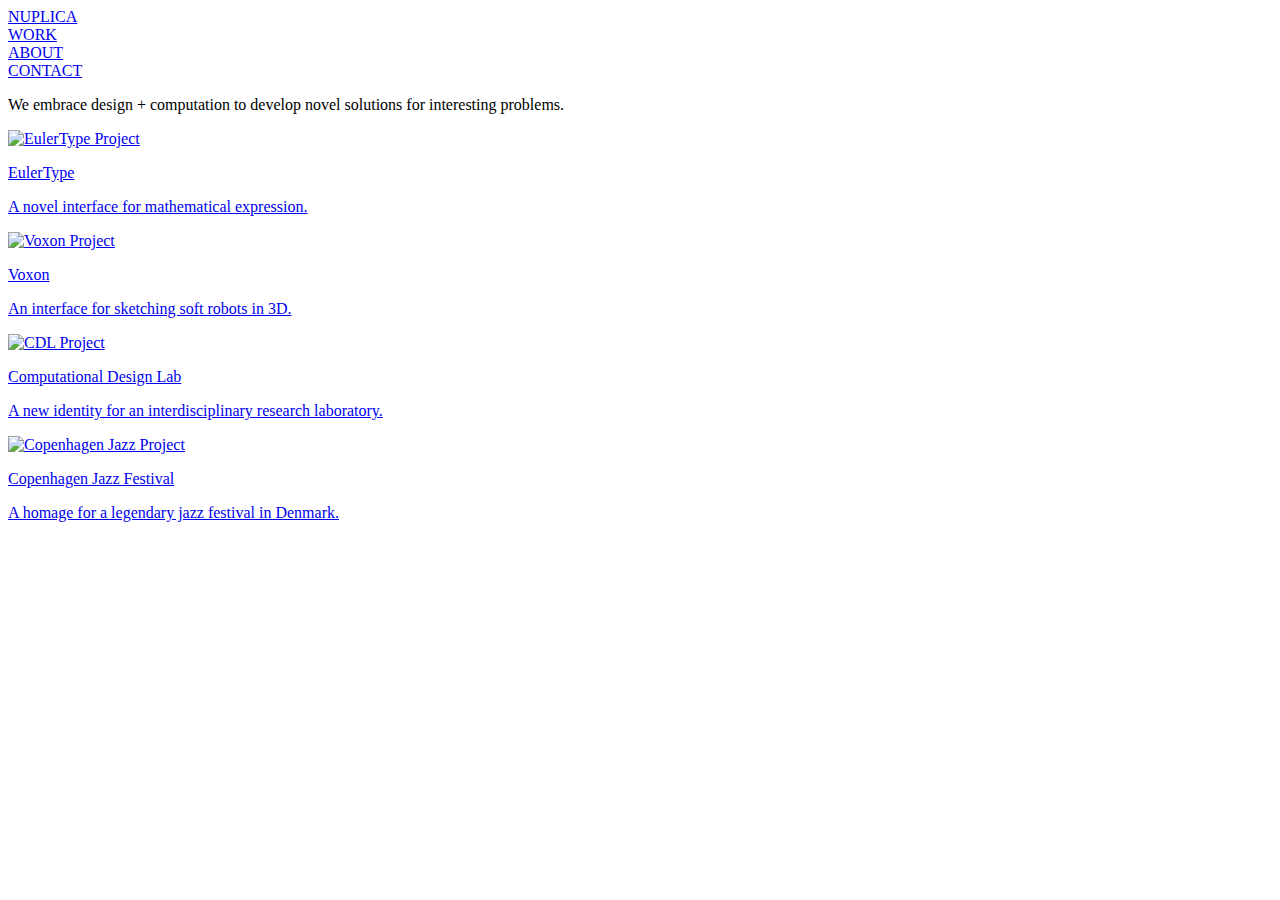
==== index.html @ e8093f6d "test upload" ====
<!DOCTYPE html>
<html lang="en">
<head>
  <meta charset="UTF-8">
  <meta name="viewport" content="width=device-width, initial-scale=1.0">
  <meta http-equiv="X-UA-Compatible" content="ie=edge">
  <link href="https://fonts.googleapis.com/css?family=Josefin+Sans:400,700|Roboto&display=swap" rel="stylesheet">
  <link rel="stylesheet" href="styles.css">
  <title>Nuplica | Design + Computation</title>
  
</head>
<body class="site-container">
  <header class="top">
    <a href="/">NUPLICA</a>
    <nav class="navigation">
      <div>
        <a href="/">WORK</a>
      </div>
      <div>
        <a href="/about">ABOUT</a>
      </div>
      <div>
        <a href="/consulting">CONTACT</a>
      </div>
    </nav>
  </header>
  
  <div>
    <main>
      <p class="legend">We embrace design + computation to develop novel solutions for interesting problems.</p>
    </main>
    
    <div class="w-grid">
      <div class="w-thumb">
        <a href="work/eulertype">
          <img src="images/work/eulertype-thumb.svg" alt="EulerType Project"></img>
          <div class="title-wrapper">
            <p class="project-name">EulerType</p>
            <p class="project-desc">A novel interface for mathematical expression.</p>
          </div>
        </a>
      </div>
    </div>
    
    <div class="w-grid">
      <div class="w-thumb">
        <a href="work/voxon">
          <img src="images/work/voxon-thumb.svg" alt="Voxon Project"></img>
          <div class="title-wrapper">
            <p class="project-name">Voxon</p>
            <p class="project-desc">An interface for sketching soft robots in 3D.</p>
          </div>
        </a>
      </div>
    </div>
    
    <div class="w-grid">
      <div class="w-thumb">
        <a href="work/eulertype">
          <img src="images/work/cdl-thumb.svg" alt="CDL Project"></img>
          <div class="title-wrapper">
            <p class="project-name">Computational Design Lab</p>
            <p class="project-desc">A new identity for an interdisciplinary  research laboratory.</p>
          </div>
        </a>
      </div>
    </div>
    
    <div class="w-grid">
      <div class="w-thumb">
        <a href="work/eulertype">
          <img src="images/work/copenhagen-thumb.svg" alt="Copenhagen Jazz Project"></img>
          <div class="title-wrapper">
            <p class="project-name">Copenhagen Jazz Festival</p>
            <p class="project-desc">A homage for a legendary jazz festival in Denmark.</p>
          </div>
        </a>
      </div>
    </div>
    
    
  </div>
  
  
  
</body>
</html>
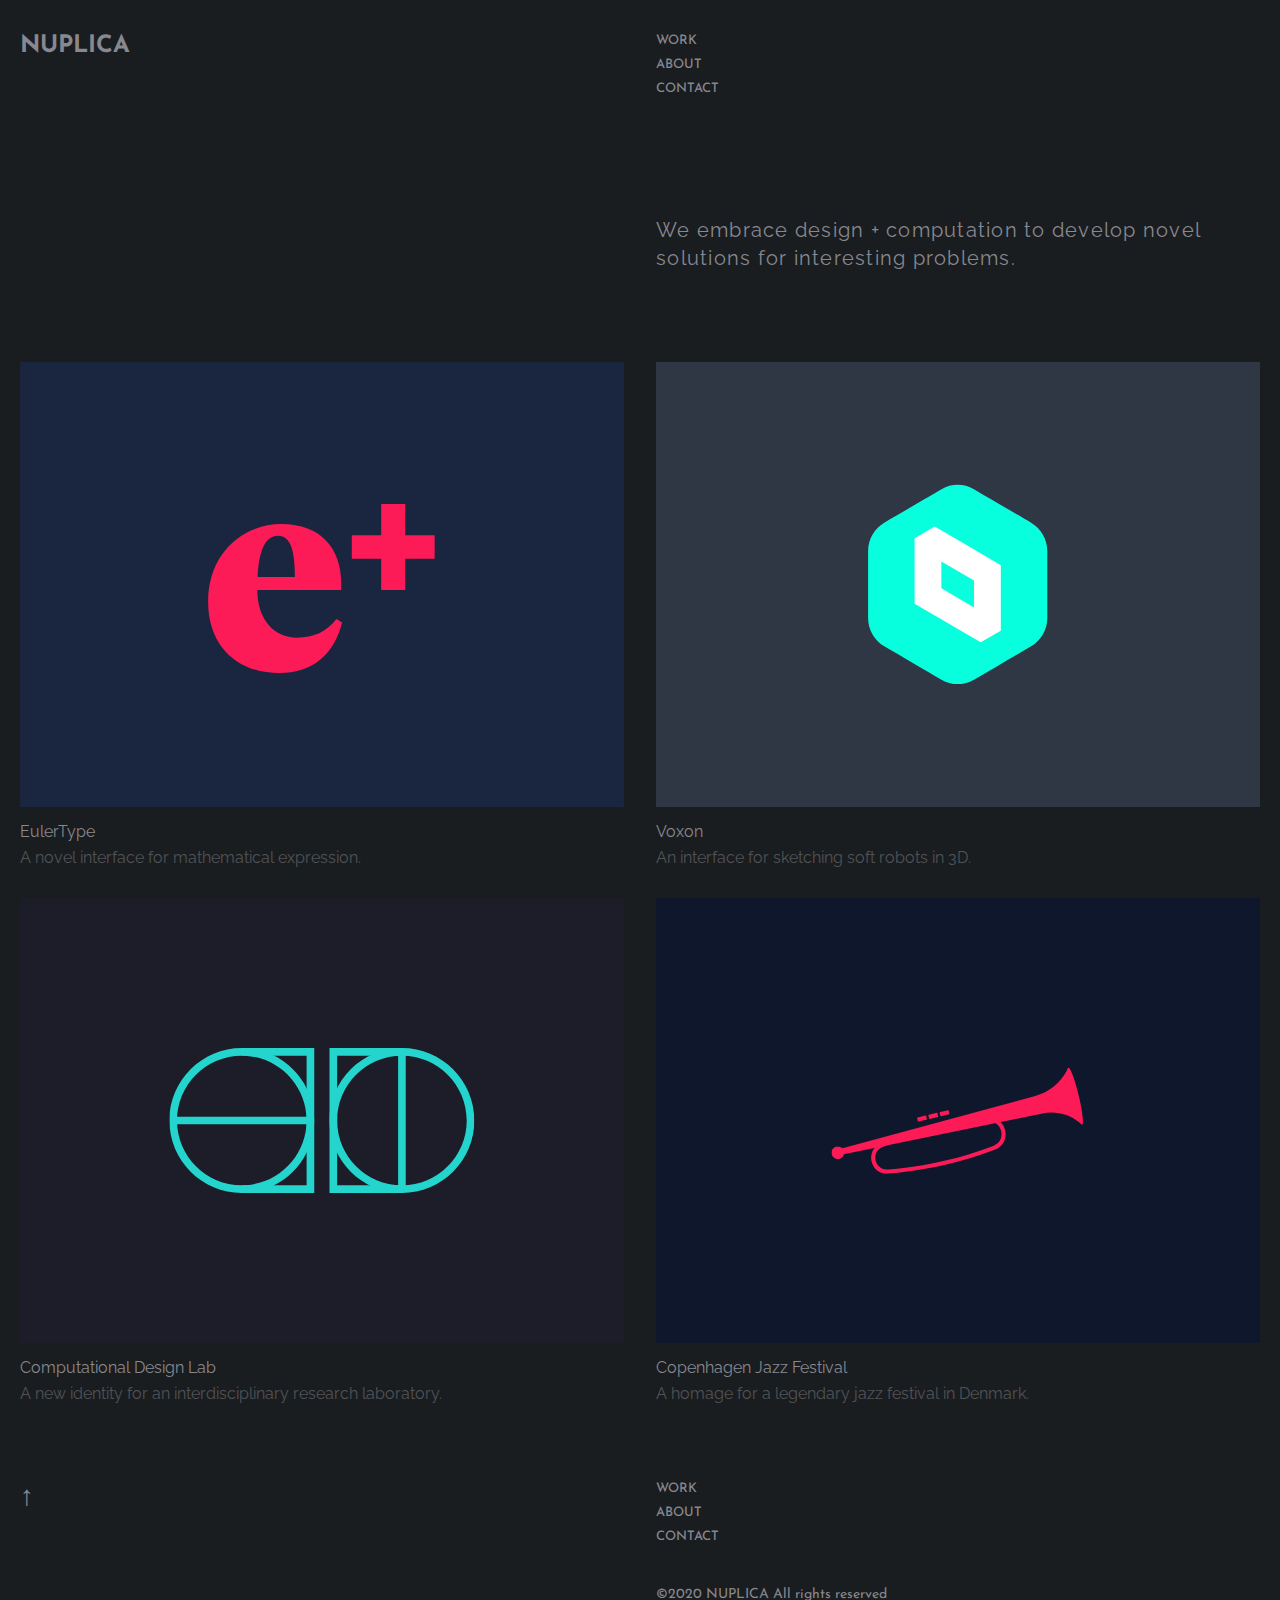
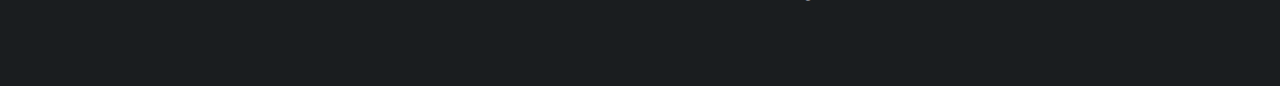
==== commit 7ba1700c: "re-up w edits for UXE At Google" ====
--- a/index.html
+++ b/index.html
@@ -4,84 +4,106 @@
   <meta charset="UTF-8">
   <meta name="viewport" content="width=device-width, initial-scale=1.0">
   <meta http-equiv="X-UA-Compatible" content="ie=edge">
-  <link href="https://fonts.googleapis.com/css?family=Josefin+Sans:400,700|Roboto&display=swap" rel="stylesheet">
+  <!-- <link href="https://fonts.googleapis.com/css?family=Josefin+Sans:400,700|Roboto&display=swap" rel="stylesheet"> -->
+  <link href="https://fonts.googleapis.com/css?family=Josefin+Sans:400,700|Raleway:400,500&display=swap" rel="stylesheet">
   <link rel="stylesheet" href="styles.css">
   <title>Nuplica | Design + Computation</title>
   
 </head>
 <body class="site-container">
   <header class="top">
-    <a href="/">NUPLICA</a>
+    <a class="logo" href="/">NUPLICA</a>
     <nav class="navigation">
-      <div>
+      <div class="nav-item">
         <a href="/">WORK</a>
       </div>
-      <div>
+      <div class="nav-item">
         <a href="/about">ABOUT</a>
       </div>
-      <div>
+      <div class="nav-item">
         <a href="/consulting">CONTACT</a>
       </div>
     </nav>
   </header>
   
-  <div>
+  <div class="content">
     <main>
-      <p class="legend">We embrace design + computation to develop novel solutions for interesting problems.</p>
+      <div class="legend-container">
+        <p class="legend">We embrace design + computation to develop novel solutions for interesting problems.</p>
+      </div>
+      <div class="w-grid">
+        
+        <div class="w-thumb">
+          <a href="eulertype.html">
+            <img class="thumb-img" src="images/work/eulertype-thumb.svg" alt="EulerType Project"></img>
+            <div class="title-wrapper">
+              <p class="project-name">EulerType</p>
+              <p class="project-desc">A novel interface for mathematical expression.</p>
+            </div>
+          </a>
+        </div>
+
+      
+
+        <div class="w-thumb">
+          <a href="voxon.html">
+            <img class="thumb-img" src="images/work/voxon-thumb.svg" alt="Voxon Project"></img>
+            <div class="title-wrapper">
+              <p class="project-name">Voxon</p>
+              <p class="project-desc">An interface for sketching soft robots in 3D.</p>
+            </div>
+          </a>
+        </div>
+
+      
+
+        <div class="w-thumb">
+          <a href="cdl.html">
+            <img class="thumb-img" src="images/work/cdl-thumb.svg" alt="CDL Project"></img>
+            <div class="title-wrapper">
+              <p class="project-name">Computational Design Lab</p>
+              <p class="project-desc">A new identity for an interdisciplinary  research laboratory.</p>
+            </div>
+          </a>
+        </div>
+
+      
+
+        <div class="w-thumb">
+          <a href="copenhagen.html">
+            <img class="thumb-img" src="images/work/copenhagen-thumb.svg" alt="Copenhagen Jazz Project"></img>
+            <div class="title-wrapper">
+              <p class="project-name">Copenhagen Jazz Festival</p>
+              <p class="project-desc">A homage for a legendary jazz festival in Denmark.</p>
+            </div>
+          </a>
+        </div>
+        
+      </div>
+      
     </main>
-    
-    <div class="w-grid">
-      <div class="w-thumb">
-        <a href="work/eulertype">
-          <img src="images/work/eulertype-thumb.svg" alt="EulerType Project"></img>
-          <div class="title-wrapper">
-            <p class="project-name">EulerType</p>
-            <p class="project-desc">A novel interface for mathematical expression.</p>
-          </div>
-        </a>
+    <footer class="bottom">
+      <div >
+        <a class="up-arrow" href="#">↑</a>
       </div>
-    </div>
-    
-    <div class="w-grid">
-      <div class="w-thumb">
-        <a href="work/voxon">
-          <img src="images/work/voxon-thumb.svg" alt="Voxon Project"></img>
-          <div class="title-wrapper">
-            <p class="project-name">Voxon</p>
-            <p class="project-desc">An interface for sketching soft robots in 3D.</p>
-          </div>
-        </a>
+      <div class="bottom-wrapper">
+        <div class="nav-item" >
+          <a href="/">WORK</a>
+        </div>
+        <div class="nav-item" >
+          <a href="/about">ABOUT</a>
+        </div>
+        <div class="nav-item" >
+          <a href="/consulting">CONTACT</a>
+        </div>
+        <div class="copyright-container" >
+          <p class="copyright">©2020 NUPLICA</p>
+          <p class="copyright">All rights reserved</p>
+        </div>
+
       </div>
-    </div>
-    
-    <div class="w-grid">
-      <div class="w-thumb">
-        <a href="work/eulertype">
-          <img src="images/work/cdl-thumb.svg" alt="CDL Project"></img>
-          <div class="title-wrapper">
-            <p class="project-name">Computational Design Lab</p>
-            <p class="project-desc">A new identity for an interdisciplinary  research laboratory.</p>
-          </div>
-        </a>
-      </div>
-    </div>
-    
-    <div class="w-grid">
-      <div class="w-thumb">
-        <a href="work/eulertype">
-          <img src="images/work/copenhagen-thumb.svg" alt="Copenhagen Jazz Project"></img>
-          <div class="title-wrapper">
-            <p class="project-name">Copenhagen Jazz Festival</p>
-            <p class="project-desc">A homage for a legendary jazz festival in Denmark.</p>
-          </div>
-        </a>
-      </div>
-    </div>
-    
-    
+    </footer>
   </div>
   
-  
-  
 </body>
-</html>
+</html>--- a/styles.css
+++ b/styles.css
@@ -0,0 +1,441 @@
+/* CSS RESET
+------------------------------------------------------------------------------*/
+
+html, body, div, span, applet, object, iframe,
+h1, h2, h3, h4, h5, h6, p, blockquote, pre,
+a, abbr, acronym, address, big, cite, code,
+del, dfn, em, img, ins, kbd, q, s, samp,
+small, strike, strong, sub, sup, tt, var,
+b, u, i, center,
+dl, dt, dd, ol, ul, li,
+fieldset, form, label, legend,
+table, caption, tbody, tfoot, thead, tr, th, td,
+article, aside, canvas, details, embed, 
+figure, figcaption, footer, header, hgroup, 
+menu, nav, output, ruby, section, summary,
+time, mark, audio, video {
+	margin: 0;
+	padding: 0;
+	border: 0;
+	font-size: 100%;
+	font: inherit;
+  vertical-align: baseline;
+  text-decoration: none;
+}
+/* HTML5 display-role reset for older browsers */
+article, aside, details, figcaption, figure, 
+footer, header, hgroup, menu, nav, section {
+	display: block;
+}
+body {
+	line-height: 1;
+}
+ol, ul {
+	list-style: none;
+}
+blockquote, q {
+	quotes: none;
+}
+blockquote:before, blockquote:after,
+q:before, q:after {
+	content: '';
+	content: none;
+}
+table {
+	border-collapse: collapse;
+	border-spacing: 0;
+}
+
+/* NUPLICA PAGE STYLES
+------------------------------------------------------------------------------*/
+:root {
+  box-sizing: border-box;
+  background-color: #1A1D1F;
+}
+
+*,
+::before,
+::after {
+  box-sizing: inherit;
+}
+
+.site-container {
+  margin-left: 20px;
+  margin-right: 20px;
+}
+
+.top {
+  display: grid;
+  grid-template-rows: 1fr;
+  grid-template-columns: 1fr 1fr;
+  grid-gap: 32px;
+  margin: 34px auto 0px auto;
+  /* padding-top: 30px; */
+}
+
+.logo {
+  color: #888890;
+  font-family: 'Josefin Sans', sans-serif;
+  font-weight: 700;
+  font-size: 24px;
+  text-decoration: none;
+  margin: 0;
+	padding: 0;
+}
+
+.navigation {
+  margin-bottom: 40px;
+}
+
+.nav-item {
+  color: #888890;
+  font-family: 'Josefin Sans', sans-serif;
+  font-weight: 400;
+  font-size: 14px;
+  text-decoration: none;
+  margin: 00px 0px 10px 0px;
+	padding: 0;
+}
+
+.nav-item > a {
+  color: #888890;
+  font-family: 'Josefin Sans', sans-serif;
+  font-weight: 500;
+  font-size: 13px;
+  text-decoration: none;
+  margin: 10px 0px 10px 0px;
+	padding: 0;
+}
+
+.legend-container {
+  display: grid;
+  grid-template-rows: 1fr;
+  grid-template-columns: 1fr 1fr;
+  grid-gap: 32px;
+  margin: 70px auto 90px auto;
+}
+
+.legend {
+  grid-row: 1 / 2;
+  grid-column: 1 / 3;
+  color: #888890;
+  font-family: 'Raleway', sans-serif;
+  font-weight: 400;
+  font-size: 20px;
+  line-height: 1.4em;
+  letter-spacing: 1.25\px;
+  margin: 0;
+	padding: 0;
+}
+
+.legend-content {
+  grid-row: 1 / 2;
+  grid-column: 1 / 3;
+}
+
+.legend-red {
+  color: #FC1A57;
+  font-family: 'Raleway', sans-serif;
+  font-weight: 400;
+  font-size: 20px;
+  line-height: 1.2em;
+}
+
+.legend-green {
+  color: #07FFDE;
+  font-family: 'Raleway', sans-serif;
+  font-weight: 400;
+  font-size: 20px;
+  line-height: 1.2em;
+}
+
+.legend-copy {
+  color: #888890;
+  font-family: 'Raleway', sans-serif;
+  font-weight: 400;
+  font-size: 15.4px;
+  line-height: 1.6em;
+  margin-top: 20px;
+}
+
+.content {
+  width: 100%;
+  height: auto;
+}
+
+/* EulerType Styles
+------------------------------------------------------------------------------*/
+
+.eulertype-container {
+  border-radius: 16px;
+  width: 75%;
+  height: 650px;
+  margin: 40px 10px 40px 10px;
+  background-color: #1F2229;
+  display: grid;
+  grid-template-rows: 1fr 1fr 1fr 1fr 1fr 1fr;
+  margin-left: auto;
+  margin-right: auto;
+}
+
+.output-field {
+  grid-row: 1 / 7;
+  grid-column: 1 / 2;
+  overflow-x: hidden;
+  overscroll-behavior: contain;
+  border-radius: 8px;
+  padding-top: 20px;
+  margin-top: 20px;
+}
+
+.input-field {
+  grid-row: 7 / 8;
+  grid-column: 1 / 2;
+  display: grid;
+  grid-template-rows: 40px 1fr 20px;
+  grid-template-columns: repeat(9, 1fr);
+}
+
+.eulertype-logo{
+  grid-row: 1 / 2;
+  grid-column: 1 / 3;
+  display: block;
+  justify-self: center;
+  align-self: center;
+  width: 44%;
+  height: 44%;
+}
+
+.math-mode-sig {
+  grid-row: 1 / 2;
+  grid-column: 3 / 4;
+  justify-self: center;
+  align-self: center;
+}
+
+.text-mode-sig {
+  grid-row: 1 / 2;
+  grid-column: 4 / 5;
+  justify-self: center;
+  align-self: center;
+}
+
+.input-wrapper {
+  grid-row: 2 / 3;
+  grid-column: 1 / 10;
+  margin: 0px 16px 0px 16px;
+}
+
+.user-input {
+  border-style: none;
+  border-radius: 8px;
+  width: 100%;
+  height: 100px;
+  padding-left: 10px;
+  padding-right: 4px;
+  border-style: unset;
+  display: grid;
+  background-color: #1A1D1F;
+}
+
+.user-input > span {
+  display: inline-block;
+  align-self: center;
+  margin-bottom: 30px;
+  color: #E0E5E0;
+  border-color: #E0E5E0;
+}
+
+.user-input:focus {
+  border-style: none;
+  box-shadow: unset;
+}
+
+.card-box {
+  display: grid;
+  grid-template-rows: 1fr;
+  grid-template-columns: 1fr 32px;
+}
+
+.math-container {
+  grid-row: 1 / 2;
+  grid-column: 1 / 2;
+  border-style: none;
+  border-top-left-radius: 8px;
+  border-bottom-left-radius: 8px;
+  color: #E0E5E0;
+  border-color: #E0E5E0;
+  background-color:#1A1D1F;
+  padding: 16px 0px 16px 26px;
+  margin: 0px 0px 0px 16px;
+}
+
+.math-container .mq-root-block {
+  max-height: 80px;
+  overflow-x: auto;
+  overflow-y: auto;
+}
+
+.delete-btn {
+  grid-row: 1 / 2;
+  grid-column: 2 / 3;
+  justify-self: center;
+  align-self: center;
+  height: 100%;
+  width: 100%;
+  border-style: none;
+  border-top-right-radius: 8px;
+  border-bottom-right-radius: 8px;
+  margin-right: 36px;
+  background-color: #1A1D1F;
+  color: #E0E5E0;
+}
+
+/*----------------------------------------------------------------------------*/
+
+
+
+
+/* VOXON STYLES
+------------------------------------------------------------------------------*/
+
+.snapshot-container {
+  display: grid;
+  grid-template-rows: minmax(0px, 1fr) minmax(40px, 60px);
+  grid-template-columns: 1fr;
+  margin-bottom: 40px;
+}
+
+.voxon-app {
+  grid-row: 1 / 2;
+  grid-column: 1 / 3;
+}
+
+.voxon-snapshot {
+  width: 100%;
+  height: auto;
+}
+
+.snapshot-cta {
+  justify-self: center;
+  margin-top: 30px;
+}
+
+
+/*----------------------------------------------------------------------------*/
+
+.w-grid {
+  display: grid;
+  grid-auto-rows: repeat(4, minmax(0, 1fr));;
+  grid-template-columns: 1fr;
+  grid-gap: 32px;
+}
+
+.w-grid-p {
+  display: grid;
+  grid-auto-rows: repeat(6, minmax(0, 1fr));
+  grid-template-columns: 1fr;
+  grid-gap: 32px;
+}
+
+.w-thumb-sp-2 {
+  grid-column: span 2;
+  grid-row: span 1;
+  width: auto;
+  height: fit-content;
+}
+
+.thumb-img {
+  width: 100%;
+  height: auto;
+}
+
+.project-name {
+  color: #888890;
+  font-family: 'Raleway', sans-serif;
+  font-weight: 400;
+  font-size: 16px;
+  text-decoration: none;
+  margin-top: 14px;
+}
+
+.project-desc {
+  color: #515257;
+  font-family: 'Raleway', sans-serif;
+  font-weight: 400;
+  font-size: 16px;
+  text-decoration: none;
+  margin-top: 10px;
+}
+
+.bottom {
+  display: grid;
+  grid-template-rows: 1fr;
+  grid-template-columns: 1fr 1fr;
+  grid-gap: 32px;
+  margin-top: 80px;
+  margin-bottom: 40px;
+}
+
+.up-arrow {
+  grid-row: 1 / 2;
+  grid-column: 2 / 3;
+  color: #888890;
+  font-family: 'Raleway', sans-serif;
+  font-weight: 700;
+  font-size: 28px;
+  text-decoration: none;
+}
+
+.copyright-container {
+  margin-top: 40px;
+  margin-bottom: 40px;
+}
+
+.copyright {
+  display: inline-block;
+  color: #888890;
+  font-family: 'Josefin Sans', sans-serif;
+  font-weight: 400;
+  font-size: 14px;
+  line-height: 1.55em;
+  text-decoration: none;
+}
+
+@media (min-width: 800px) {
+  
+  .legend {
+    grid-row: 1 / 2;
+    grid-column: 2 / 3;
+  }
+  
+  .legend-content {
+    grid-row: 1 / 2;
+    grid-column: 2 / 3;
+  }
+  
+  .w-grid {
+    display: grid;
+    grid-template-rows: 1fr 1fr;
+    grid-template-columns: 1fr 1fr;
+    grid-gap: 32px;
+  }
+  
+  .w-grid-p {
+    display: grid;
+    grid-auto-rows: repeat(6, minmax(0, 1fr));
+    grid-template-columns: 1fr 1fr;
+    grid-gap: 32px;
+  }
+  
+  .w-thumb {
+    grid-column: span 1;
+    grid-row: span 1;
+   }
+   
+  .w-thumb-sp-3 {
+     grid-column: 1 / 3;
+     width: 80%;
+     justify-self: center;
+  }
+}
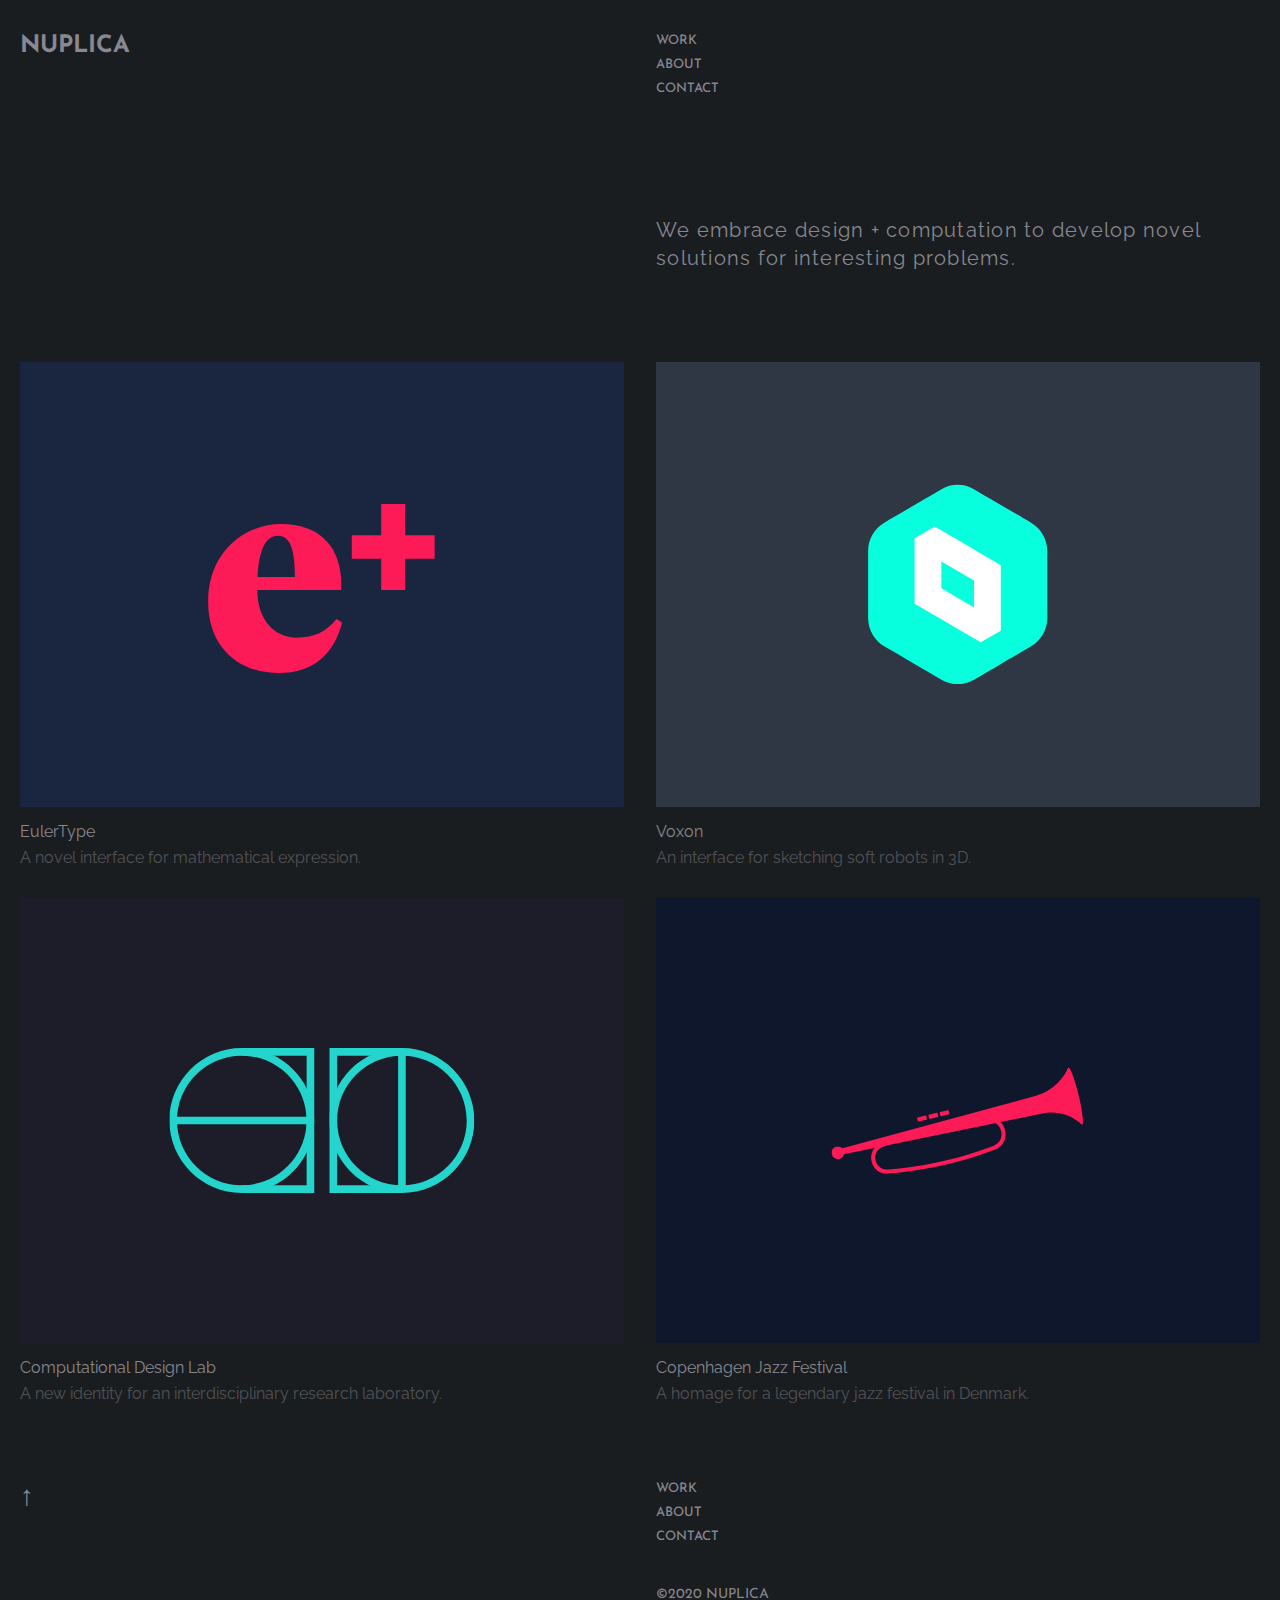
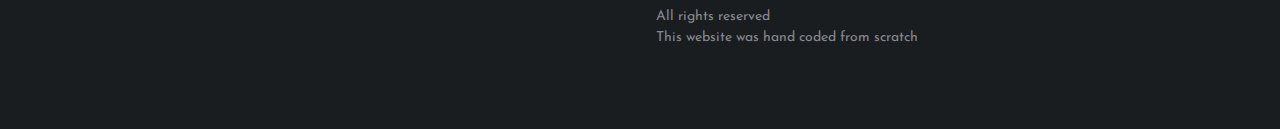
==== commit 43ee029f: "Update index.html" ====
--- a/index.html
+++ b/index.html
@@ -12,13 +12,13 @@
 </head>
 <body class="site-container">
   <header class="top">
-    <a class="logo" href="/">NUPLICA</a>
+    <a class="logo" href="https://nuplica.github.io/nuplica/">NUPLICA</a>
     <nav class="navigation">
       <div class="nav-item">
-        <a href="/">WORK</a>
+        <a href="https://nuplica.github.io/nuplica/">WORK</a>
       </div>
       <div class="nav-item">
-        <a href="/about">ABOUT</a>
+        <a href="https://nuplica.github.io/nuplica/about.html">ABOUT</a>
       </div>
       <div class="nav-item">
         <a href="/consulting">CONTACT</a>
@@ -34,7 +34,7 @@
       <div class="w-grid">
         
         <div class="w-thumb">
-          <a href="eulertype.html">
+          <a href="https://nuplica.github.io/nuplica/eulertype.html">
             <img class="thumb-img" src="images/work/eulertype-thumb.svg" alt="EulerType Project"></img>
             <div class="title-wrapper">
               <p class="project-name">EulerType</p>
@@ -46,7 +46,7 @@
       
 
         <div class="w-thumb">
-          <a href="voxon.html">
+          <a href="https://nuplica.github.io/nuplica/voxon.html">
             <img class="thumb-img" src="images/work/voxon-thumb.svg" alt="Voxon Project"></img>
             <div class="title-wrapper">
               <p class="project-name">Voxon</p>
@@ -58,7 +58,7 @@
       
 
         <div class="w-thumb">
-          <a href="cdl.html">
+          <a href="https://nuplica.github.io/nuplica/cdl.html">
             <img class="thumb-img" src="images/work/cdl-thumb.svg" alt="CDL Project"></img>
             <div class="title-wrapper">
               <p class="project-name">Computational Design Lab</p>
@@ -70,7 +70,7 @@
       
 
         <div class="w-thumb">
-          <a href="copenhagen.html">
+          <a href="https://nuplica.github.io/nuplica/copenhagen.html">
             <img class="thumb-img" src="images/work/copenhagen-thumb.svg" alt="Copenhagen Jazz Project"></img>
             <div class="title-wrapper">
               <p class="project-name">Copenhagen Jazz Festival</p>
@@ -88,10 +88,10 @@
       </div>
       <div class="bottom-wrapper">
         <div class="nav-item" >
-          <a href="/">WORK</a>
+          <a href="https://nuplica.github.io/nuplica/">WORK</a>
         </div>
         <div class="nav-item" >
-          <a href="/about">ABOUT</a>
+          <a href="https://nuplica.github.io/nuplica/about.html">ABOUT</a>
         </div>
         <div class="nav-item" >
           <a href="/consulting">CONTACT</a>
@@ -99,6 +99,7 @@
         <div class="copyright-container" >
           <p class="copyright">©2020 NUPLICA</p>
           <p class="copyright">All rights reserved</p>
+          <p class="copyright">This website was hand coded from scratch</p>
         </div>
 
       </div>
@@ -106,4 +107,4 @@
   </div>
   
 </body>
-</html>+</html>
--- a/styles.css
+++ b/styles.css
@@ -149,6 +149,10 @@
   line-height: 1.2em;
 }
 
+.green {
+  color: #07FFDE;
+}
+
 .legend-copy {
   color: #888890;
   font-family: 'Raleway', sans-serif;
@@ -161,6 +165,16 @@
 .content {
   width: 100%;
   height: auto;
+}
+
+.caricature {
+  grid-row: 2 / 3;
+  grid-column: 1 / 3;
+  display: block;
+  width: auto;
+  height: auto;
+  margin-left: auto;
+  margin-right: auto;
 }
 
 /* EulerType Styles
@@ -181,11 +195,11 @@
 .output-field {
   grid-row: 1 / 7;
   grid-column: 1 / 2;
-  overflow-x: hidden;
-  overscroll-behavior: contain;
   border-radius: 8px;
   padding-top: 20px;
   margin-top: 20px;
+  overflow-x: hidden;
+  overscroll-behavior: contain;
 }
 
 .input-field {
@@ -277,8 +291,8 @@
 }
 
 .delete-btn {
-  grid-row: 1 / 2;
-  grid-column: 2 / 3;
+  /* grid-row: 1 / 2; */
+  grid-column: span 2;
   justify-self: center;
   align-self: center;
   height: 100%;
@@ -291,6 +305,10 @@
   color: #E0E5E0;
 }
 
+.simplebar-scrollbar:before {
+  background-color: #1A1D1F;
+}
+
 /*----------------------------------------------------------------------------*/
 
 
@@ -438,4 +456,16 @@
      width: 80%;
      justify-self: center;
   }
-}
+  
+  .caricature {
+    grid-row: 1 / 2;
+    grid-column: 1 / 2;
+    display: block;
+    justify-self: center;
+    align-self: center;
+  }
+  
+  .copyright {
+    display: block;
+  }
+}
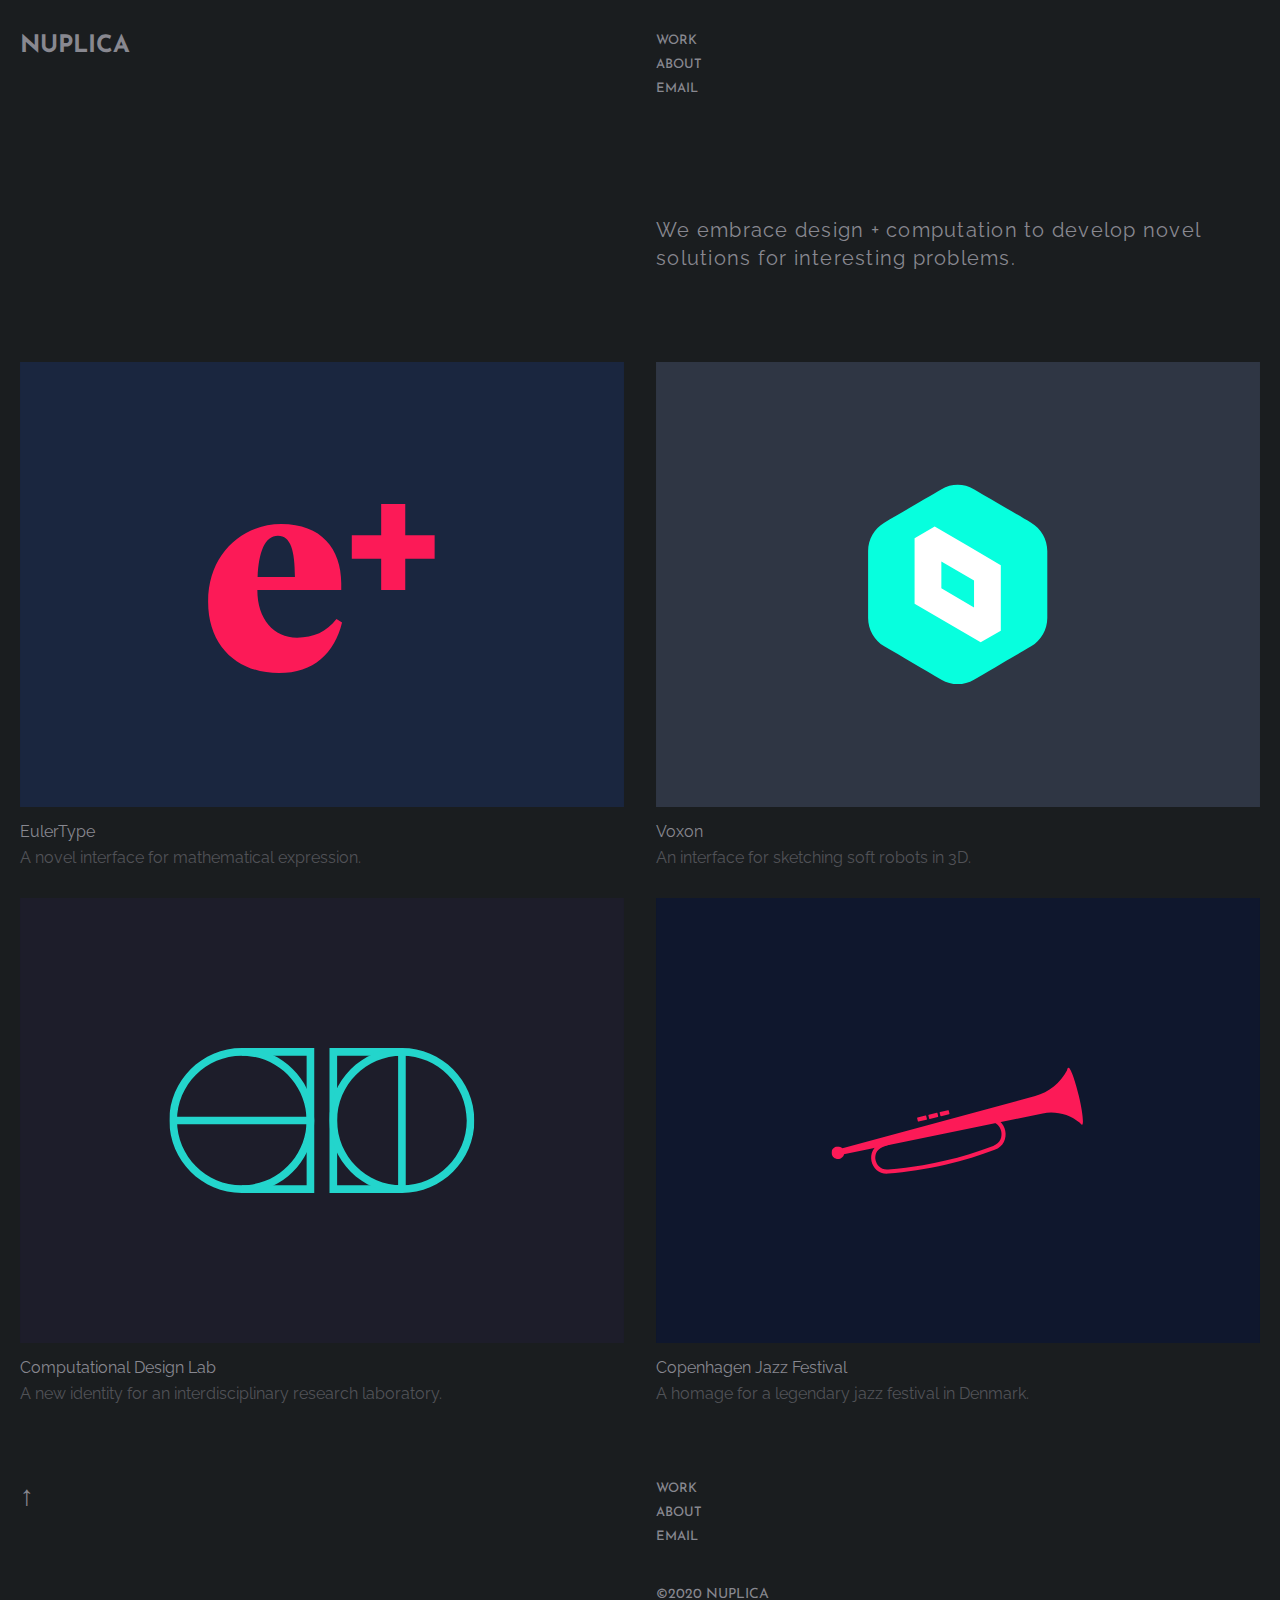
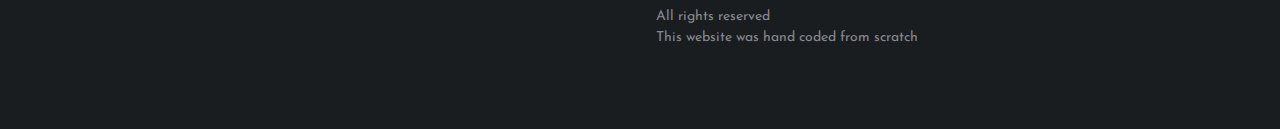
==== commit a10cc352: "Update index.html" ====
--- a/index.html
+++ b/index.html
@@ -21,7 +21,7 @@
         <a href="https://nuplica.github.io/nuplica/about.html">ABOUT</a>
       </div>
       <div class="nav-item">
-        <a href="/consulting">CONTACT</a>
+        <a href="mailto:og2236@columbia.edu" target="_blank">EMAIL</a>
       </div>
     </nav>
   </header>
@@ -94,7 +94,7 @@
           <a href="https://nuplica.github.io/nuplica/about.html">ABOUT</a>
         </div>
         <div class="nav-item" >
-          <a href="/consulting">CONTACT</a>
+          <a href="mailto:og2236@columbia.edu" target="_blank">EMAIL</a>
         </div>
         <div class="copyright-container" >
           <p class="copyright">©2020 NUPLICA</p>
